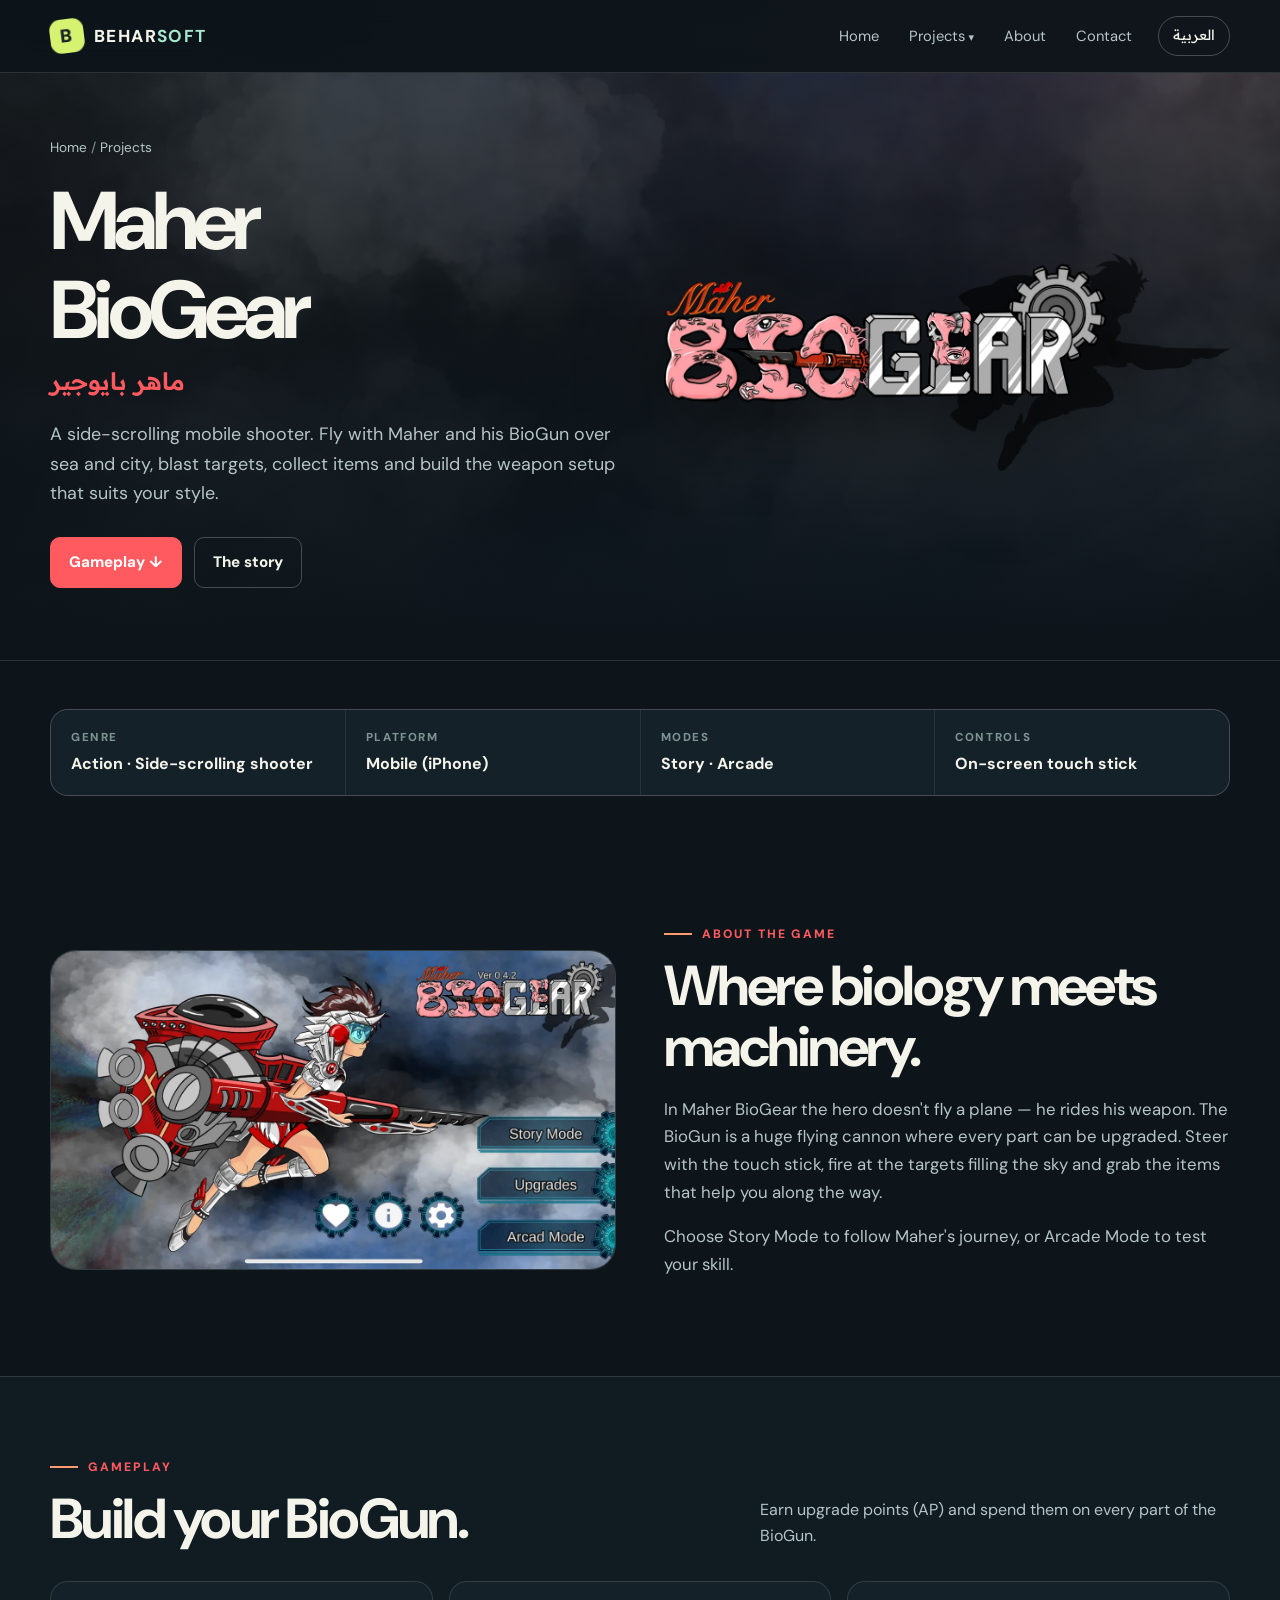
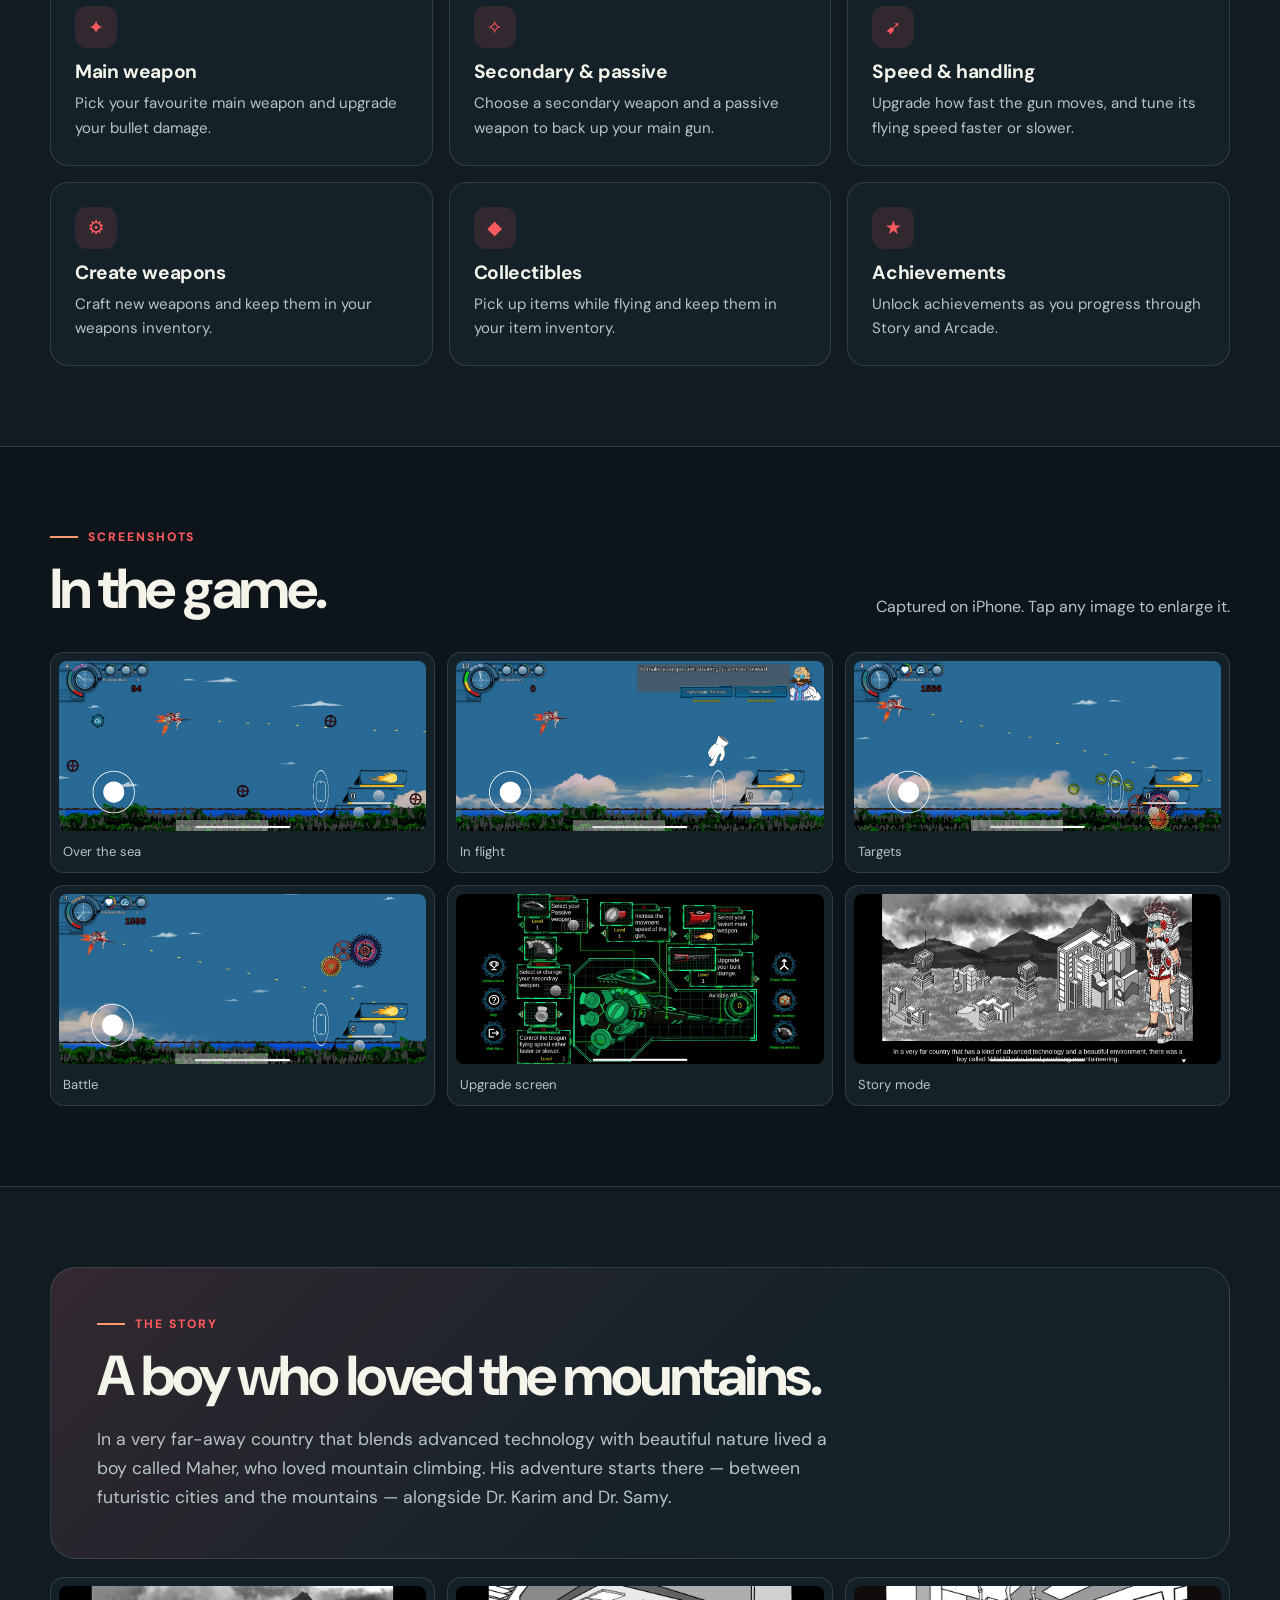
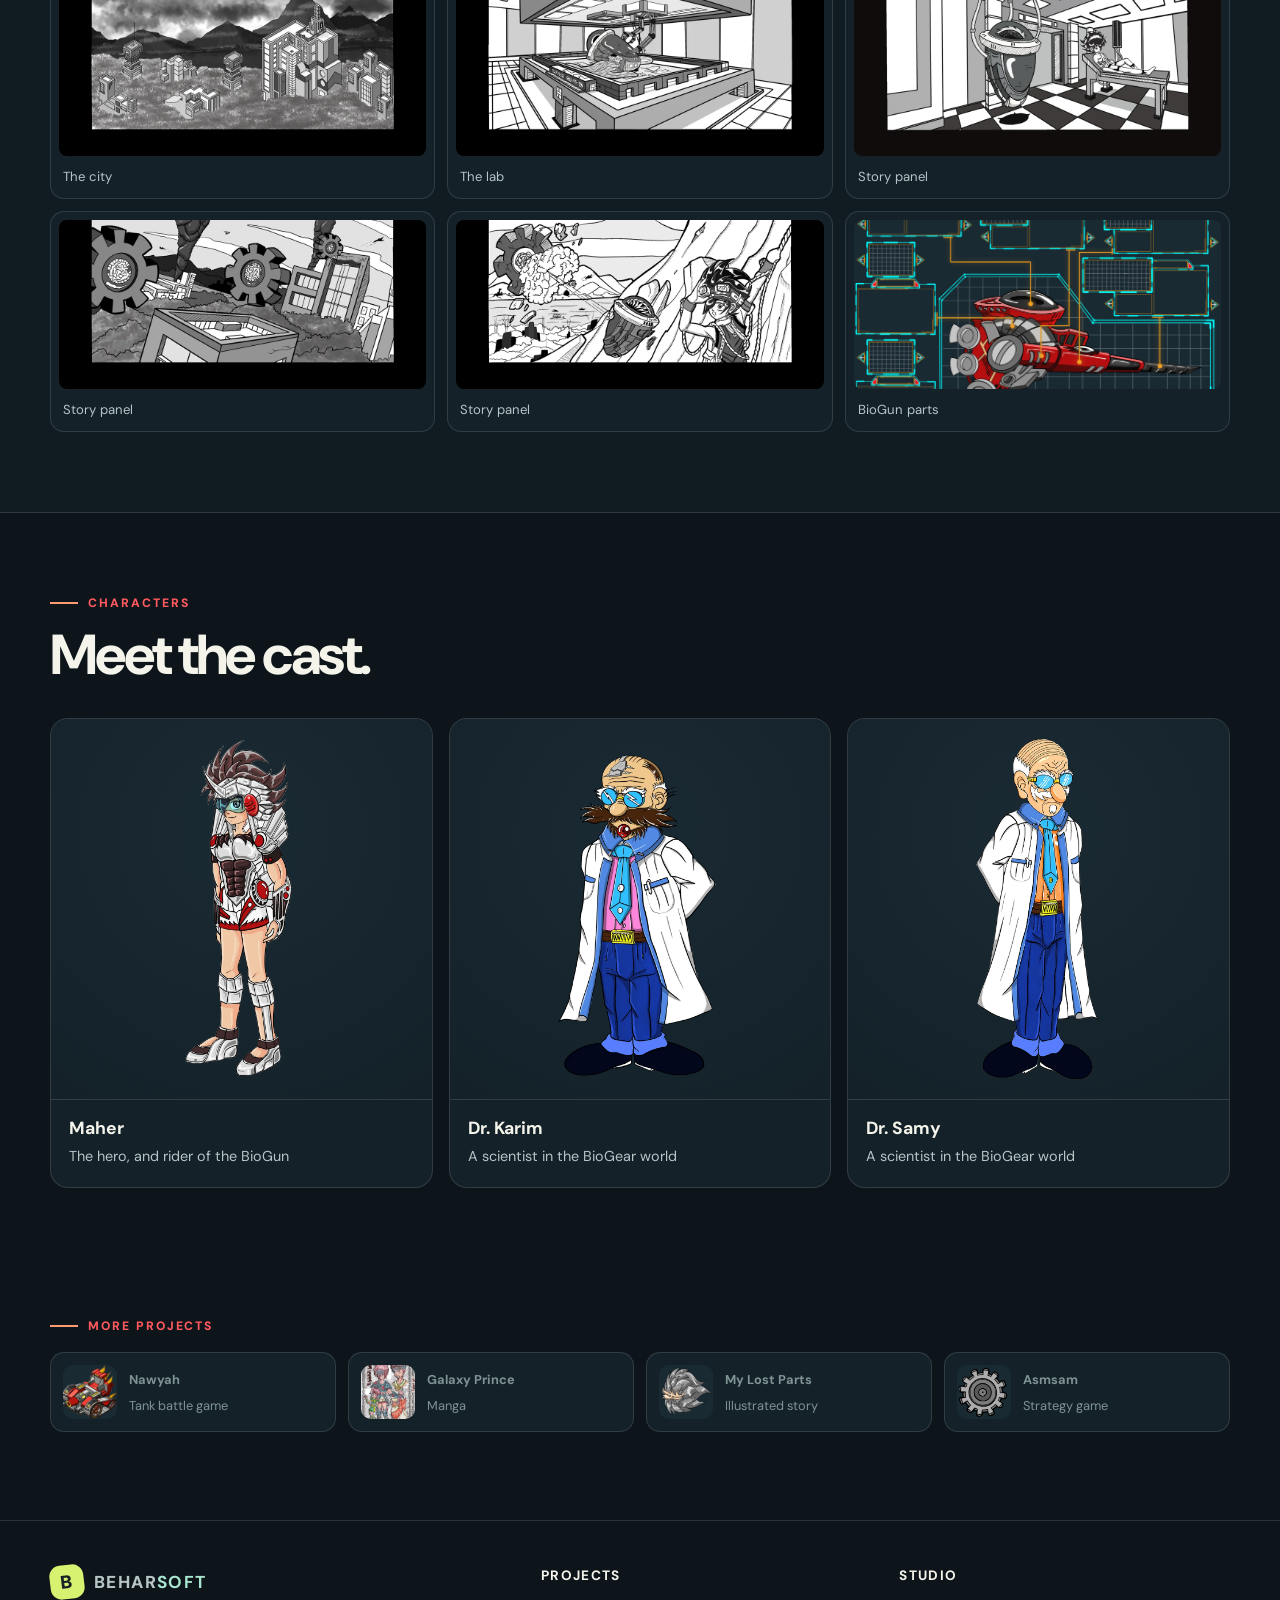
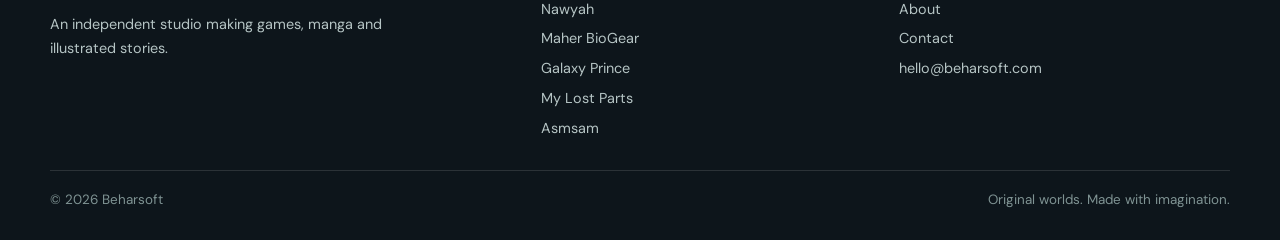
==== biogear/index.html @ d5195052 "Split site into a home page and one page per project, add Nawyah - Shared theme (assets/css/theme.cs" ====
<!doctype html>
<html lang="en" data-title-ar="ماهر بايوجير — لعبة جوال | بحار سوفت">
<head>
<meta charset="utf-8">
<meta name="viewport" content="width=device-width, initial-scale=1">
<title>Maher BioGear — Mobile shooter | Beharsoft</title>
<meta name="description" content="Maher BioGear is a side-scrolling mobile shooter from Beharsoft. Fly with Maher and his BioGun, play Story or Arcade mode, and upgrade your weapons.">
<meta name="theme-color" content="#0d151b">
<link rel="canonical" href="https://www.beharsoft.com/biogear/">
<meta property="og:type" content="website">
<meta property="og:site_name" content="Beharsoft">
<meta property="og:title" content="Maher BioGear — Mobile shooter">
<meta property="og:description" content="Fly with Maher and his BioGun, play Story or Arcade mode, and upgrade your weapons.">
<meta property="og:url" content="https://www.beharsoft.com/biogear/">
<meta property="og:image" content="https://www.beharsoft.com/assets/img/og/biogear.jpg">
<meta name="twitter:card" content="summary_large_image">
<link rel="icon" href="/assets/img/brand/favicon-32.png" sizes="32x32">
<link rel="apple-touch-icon" href="/assets/img/brand/apple-touch-icon.png">
<link rel="preconnect" href="https://fonts.googleapis.com"><link rel="preconnect" href="https://fonts.gstatic.com" crossorigin>
<link href="https://fonts.googleapis.com/css2?family=DM+Sans:wght@400;500;700;800&family=Readex+Pro:wght@400;500;600;700&display=swap" rel="stylesheet">
<link rel="stylesheet" href="/assets/css/theme.css">
<script>try{if((localStorage.getItem('lang')||(navigator.language||'').slice(0,2))==='ar'){document.documentElement.lang='ar';document.documentElement.dir='rtl'}}catch(e){}</script>
</head>
<body class="theme-biogear" data-page="biogear">
<div data-site-header></div>

<main id="main">
  <section class="page-hero">
    <img class="backdrop" src="/assets/img/biogear/theme-bg.webp" alt="">
    <div class="inner wrap">
      <div>
        <div class="breadcrumb"><a href="/" data-ar="الرئيسية">Home</a> / <a href="/#projects" data-ar="المشاريع">Projects</a></div>
        <h1 data-ar="ماهر<br>بايوجير">Maher<br>BioGear</h1>
        <div class="alt-name">ماهر بايوجير</div>
        <p class="lead" data-ar="لعبة إطلاق جانبية للجوال. حلّق مع ماهر وسلاحه الحيوي فوق البحر والمدينة، دمّر الأهداف، واجمع العناصر، وابنِ مجموعة الأسلحة التي تناسب أسلوبك.">A side-scrolling mobile shooter. Fly with Maher and his BioGun over sea and city, blast targets, collect items and build the weapon setup that suits your style.</p>
        <div class="actions">
          <a class="btn primary" href="#gameplay" data-ar="طريقة اللعب ↓">Gameplay ↓</a>
          <a class="btn" href="#story" data-ar="القصة">The story</a>
        </div>
      </div>
      <div class="visual"><img src="/assets/img/biogear/logo.webp" alt="Maher BioGear logo" data-ar-alt="شعار ماهر بايوجير" width="1200" height="462"></div>
    </div>
  </section>

  <section class="section tight wrap">
    <dl class="facts">
      <div><dt data-ar="النوع">Genre</dt><dd data-ar="أكشن · إطلاق جانبي">Action · Side-scrolling shooter</dd></div>
      <div><dt data-ar="المنصة">Platform</dt><dd data-ar="الجوال (آيفون)">Mobile (iPhone)</dd></div>
      <div><dt data-ar="الأطوار">Modes</dt><dd data-ar="القصة · الأركيد">Story · Arcade</dd></div>
      <div><dt data-ar="التحكم">Controls</dt><dd data-ar="عصا لمس على الشاشة">On-screen touch stick</dd></div>
    </dl>
  </section>

  <section class="section wrap">
    <div class="split">
      <div class="art cover"><img src="/assets/img/biogear/main-menu.webp" alt="Main menu with Maher riding the BioGun" data-ar-alt="القائمة الرئيسية وماهر يركب السلاح الحيوي" width="1600" height="738"></div>
      <div class="prose">
        <div class="kicker" data-ar="عن اللعبة">About the game</div>
        <h2 data-ar="حيث يلتقي علم الأحياء بالآلة.">Where biology meets machinery.</h2>
        <p data-ar="في ماهر بايوجير لا يطير البطل بطائرة، بل يركب سلاحه: البايوغن، مدفع طائر ضخم يمكن تطوير كل جزء فيه. تتحرك بعصا اللمس وتطلق النار على الأهداف التي تملأ السماء، وتجمع العناصر التي تساعدك في الطريق.">In Maher BioGear the hero doesn't fly a plane — he rides his weapon. The BioGun is a huge flying cannon where every part can be upgraded. Steer with the touch stick, fire at the targets filling the sky and grab the items that help you along the way.</p>
        <p data-ar="اختر طور القصة لتتابع رحلة ماهر، أو طور الأركيد لتختبر مهارتك.">Choose Story Mode to follow Maher's journey, or Arcade Mode to test your skill.</p>
      </div>
    </div>
  </section>

  <section class="section band" id="gameplay">
    <div class="wrap">
      <div class="section-head">
        <div>
          <div class="kicker" data-ar="طريقة اللعب">Gameplay</div>
          <h2 data-ar="ابنِ سلاحك.">Build your BioGun.</h2>
        </div>
        <p data-ar="اجمع نقاط التطوير وأنفقها على أجزاء السلاح الحيوي.">Earn upgrade points (AP) and spend them on every part of the BioGun.</p>
      </div>
      <div class="features">
        <div class="feature-card"><div class="ico">✦</div><h3 data-ar="السلاح الرئيسي">Main weapon</h3><p data-ar="اختر سلاحك الرئيسي المفضل وطوّر قوة الطلقات.">Pick your favourite main weapon and upgrade your bullet damage.</p></div>
        <div class="feature-card"><div class="ico">✧</div><h3 data-ar="أسلحة ثانوية وسلبية">Secondary & passive</h3><p data-ar="اختر سلاحاً ثانوياً وسلاحاً سلبياً يعملان مع سلاحك الرئيسي.">Choose a secondary weapon and a passive weapon to back up your main gun.</p></div>
        <div class="feature-card"><div class="ico">➹</div><h3 data-ar="السرعة والحركة">Speed & handling</h3><p data-ar="طوّر سرعة حركة السلاح، وتحكّم في سرعة طيرانه أسرع أو أبطأ.">Upgrade how fast the gun moves, and tune its flying speed faster or slower.</p></div>
        <div class="feature-card"><div class="ico">⚙</div><h3 data-ar="صناعة الأسلحة">Create weapons</h3><p data-ar="اصنع أسلحة جديدة واحفظها في مخزن الأسلحة.">Craft new weapons and keep them in your weapons inventory.</p></div>
        <div class="feature-card"><div class="ico">◆</div><h3 data-ar="العناصر">Collectibles</h3><p data-ar="اجمع العناصر خلال الطيران واحتفظ بها في مخزن العناصر.">Pick up items while flying and keep them in your item inventory.</p></div>
        <div class="feature-card"><div class="ico">★</div><h3 data-ar="الإنجازات">Achievements</h3><p data-ar="افتح الإنجازات وأنت تتقدم في القصة والأركيد.">Unlock achievements as you progress through Story and Arcade.</p></div>
      </div>
    </div>
  </section>

  <section class="section wrap">
    <div class="section-head">
      <div>
        <div class="kicker" data-ar="لقطات الشاشة">Screenshots</div>
        <h2 data-ar="داخل اللعبة.">In the game.</h2>
      </div>
      <p data-ar="لقطات من نسخة الآيفون. اضغط على أي صورة لتكبيرها.">Captured on iPhone. Tap any image to enlarge it.</p>
    </div>
    <div class="gallery wide">
      <figure class="shot"><a href="/assets/img/biogear/play-2.webp" data-lightbox="shots"><img src="/assets/img/biogear/play-2.webp" alt="Flying over the sea, firing at targets" data-ar-alt="الطيران فوق البحر وإطلاق النار على الأهداف" loading="lazy"></a><figcaption data-ar="فوق البحر">Over the sea</figcaption></figure>
      <figure class="shot"><a href="/assets/img/biogear/play-1.webp" data-lightbox="shots"><img src="/assets/img/biogear/play-1.webp" alt="Gameplay screenshot" data-ar-alt="لقطة من اللعب" loading="lazy"></a><figcaption data-ar="أثناء اللعب">In flight</figcaption></figure>
      <figure class="shot"><a href="/assets/img/biogear/play-3.webp" data-lightbox="shots"><img src="/assets/img/biogear/play-3.webp" alt="Gameplay screenshot" data-ar-alt="لقطة من اللعب" loading="lazy"></a><figcaption data-ar="الأهداف">Targets</figcaption></figure>
      <figure class="shot"><a href="/assets/img/biogear/play-4.webp" data-lightbox="shots"><img src="/assets/img/biogear/play-4.webp" alt="Gameplay screenshot" data-ar-alt="لقطة من اللعب" loading="lazy"></a><figcaption data-ar="المعركة">Battle</figcaption></figure>
      <figure class="shot"><a href="/assets/img/biogear/upgrades.webp" data-lightbox="shots"><img src="/assets/img/biogear/upgrades.webp" alt="The upgrade screen" data-ar-alt="شاشة التطوير" loading="lazy"></a><figcaption data-ar="شاشة التطوير">Upgrade screen</figcaption></figure>
      <figure class="shot"><a href="/assets/img/biogear/story-mode.webp" data-lightbox="shots"><img src="/assets/img/biogear/story-mode.webp" alt="Story mode introduction" data-ar-alt="بداية طور القصة" loading="lazy"></a><figcaption data-ar="طور القصة">Story mode</figcaption></figure>
    </div>
  </section>

  <section class="section band" id="story">
    <div class="wrap">
      <div class="synopsis">
        <div class="kicker" data-ar="القصة">The story</div>
        <h2 style="margin:12px 0 18px" data-ar="فتى يحب تسلّق الجبال.">A boy who loved the mountains.</h2>
        <p data-ar="في بلد بعيد جداً يجمع بين التقنية المتقدمة والطبيعة الجميلة، عاش فتى اسمه ماهر يحب تسلّق الجبال. تبدأ مغامرته من هناك، بين المدن المستقبلية والجبال، مع الدكتور كريم والدكتور سامي.">In a very far-away country that blends advanced technology with beautiful nature lived a boy called Maher, who loved mountain climbing. His adventure starts there — between futuristic cities and the mountains — alongside Dr. Karim and Dr. Samy.</p>
      </div>
      <div class="gallery panels" style="margin-top:18px">
        <figure class="shot"><a href="/assets/img/biogear/story-1.webp" data-lightbox="story"><img src="/assets/img/biogear/story-1.webp" alt="Story panel: the city" data-ar-alt="لوحة من القصة: المدينة" loading="lazy"></a><figcaption data-ar="المدينة">The city</figcaption></figure>
        <figure class="shot"><a href="/assets/img/biogear/story-3.webp" data-lightbox="story"><img src="/assets/img/biogear/story-3.webp" alt="Story panel: the lab" data-ar-alt="لوحة من القصة: المختبر" loading="lazy"></a><figcaption data-ar="المختبر">The lab</figcaption></figure>
        <figure class="shot"><a href="/assets/img/biogear/story-4.webp" data-lightbox="story"><img src="/assets/img/biogear/story-4.webp" alt="Story panel" data-ar-alt="لوحة من القصة" loading="lazy"></a><figcaption data-ar="لوحة من القصة">Story panel</figcaption></figure>
        <figure class="shot"><a href="/assets/img/biogear/story-5.webp" data-lightbox="story"><img src="/assets/img/biogear/story-5.webp" alt="Story panel" data-ar-alt="لوحة من القصة" loading="lazy"></a><figcaption data-ar="لوحة من القصة">Story panel</figcaption></figure>
        <figure class="shot"><a href="/assets/img/biogear/story-6.webp" data-lightbox="story"><img src="/assets/img/biogear/story-6.webp" alt="Story panel" data-ar-alt="لوحة من القصة" loading="lazy"></a><figcaption data-ar="لوحة من القصة">Story panel</figcaption></figure>
        <figure class="shot"><a href="/assets/img/biogear/parts.webp" data-lightbox="story"><img src="/assets/img/biogear/parts.webp" alt="BioGun parts diagram" data-ar-alt="مخطط أجزاء السلاح الحيوي" loading="lazy"></a><figcaption data-ar="أجزاء البايوغن">BioGun parts</figcaption></figure>
      </div>
    </div>
  </section>

  <section class="section wrap">
    <div class="section-head">
      <div>
        <div class="kicker" data-ar="الشخصيات">Characters</div>
        <h2 data-ar="تعرّف على الفريق.">Meet the cast.</h2>
      </div>
    </div>
    <div class="cast">
      <figure><img src="/assets/img/biogear/maher.webp" alt="Maher" data-ar-alt="ماهر" loading="lazy"><figcaption><strong data-ar="ماهر">Maher</strong><span data-ar="بطل اللعبة وراكب البايوغن">The hero, and rider of the BioGun</span></figcaption></figure>
      <figure><img src="/assets/img/biogear/dr-karim.webp" alt="Dr. Karim" data-ar-alt="الدكتور كريم" loading="lazy"><figcaption><strong data-ar="الدكتور كريم">Dr. Karim</strong><span data-ar="عالِم في عالم بايوجير">A scientist in the BioGear world</span></figcaption></figure>
      <figure><img src="/assets/img/biogear/dr-samy.webp" alt="Dr. Samy" data-ar-alt="الدكتور سامي" loading="lazy"><figcaption><strong data-ar="الدكتور سامي">Dr. Samy</strong><span data-ar="عالِم في عالم بايوجير">A scientist in the BioGear world</span></figcaption></figure>
    </div>
  </section>

  <section class="section tight wrap">
    <div class="kicker" style="margin-bottom:16px" data-ar="مشاريع أخرى">More projects</div>
    <div class="more-projects" data-more-projects></div>
  </section>
</main>

<div data-site-footer></div>
<script src="/assets/js/site.js"></script>
</body>
</html>
---- assets/css/theme.css ----
/* ==========================================================================
   Beharsoft — shared site theme
   Every page loads this file. Per-page colour comes from --accent, set with a
   class on <body> (see "Project accents" below).
   Uses logical properties (inline-start/end) so Arabic (dir="rtl") just works.
   ========================================================================== */

:root {
  --bg: #0d151b;
  --bg-2: #101b22;
  --surface: #142129;
  --surface-2: #1a2a33;
  --ink: #f4f4eb;
  --muted: #b6c5c5;
  --faint: #7f9393;
  --mint: #a8e6cf;
  --lime: #d7f171;
  --orange: #ff9b71;
  --line: rgba(244, 244, 235, .13);
  --line-strong: rgba(244, 244, 235, .24);

  --accent: var(--lime);        /* overridden per project */
  --accent-ink: #172126;        /* text colour on top of --accent */
  --accent-soft: rgba(215, 241, 113, .12);

  --radius-sm: 10px;
  --radius: 18px;
  --radius-lg: 26px;
  --max: 1180px;
  --shadow: 0 24px 70px rgba(0, 0, 0, .28);

  --font: "DM Sans", system-ui, -apple-system, "Segoe UI", Arial, sans-serif;
  --font-ar: "Readex Pro", Tahoma, "Segoe UI", sans-serif;
}

/* Project accents ---------------------------------------------------------- */
.theme-nawyah        { --accent: #e0b34a; --accent-soft: rgba(224, 179, 74, .13); }
.theme-biogear       { --accent: #ff5a5f; --accent-ink: #fff; --accent-soft: rgba(255, 90, 95, .13); }
.theme-galaxy-prince { --accent: #c99bff; --accent-soft: rgba(201, 155, 255, .13); }
.theme-my-lost-parts { --accent: #7cc4ff; --accent-soft: rgba(124, 196, 255, .13); }
.theme-asmsam        { --accent: var(--orange); --accent-soft: rgba(255, 155, 113, .13); }

/* Base --------------------------------------------------------------------- */
*, *::before, *::after { box-sizing: border-box; }
html { scroll-behavior: smooth; scroll-padding-top: 90px; -webkit-text-size-adjust: 100%; }
body {
  margin: 0; background: var(--bg); color: var(--ink);
  font-family: var(--font); line-height: 1.65; font-size: 1rem;
  overflow-x: hidden;
}
html[lang="ar"] body, .arabic { font-family: var(--font-ar); }
html[lang="ar"] body { line-height: 1.9; }
body::before {
  content: ""; position: absolute; z-index: -1; inset: 0 0 auto; height: 820px; pointer-events: none;
  background:
    radial-gradient(ellipse at 82% 8%, var(--accent-soft), transparent 50%),
    radial-gradient(ellipse at 6% 36%, rgba(255, 155, 113, .08), transparent 40%);
}
img { max-width: 100%; display: block; }
a { color: inherit; }
:focus-visible { outline: 2px solid var(--accent); outline-offset: 3px; border-radius: 6px; }
h1, h2, h3 { line-height: 1.08; letter-spacing: -.045em; margin: 0; }
html[lang="ar"] h1, html[lang="ar"] h2, html[lang="ar"] h3 { letter-spacing: 0; line-height: 1.3; }
p { margin: 0 0 1em; }
.wrap { width: min(var(--max), calc(100% - 44px)); margin-inline: auto; }
.muted { color: var(--muted); }
.skip-link { position: absolute; inset-inline-start: 12px; top: -60px; background: var(--accent); color: var(--accent-ink); padding: 8px 14px; border-radius: 8px; z-index: 50; font-weight: 700; }
.skip-link:focus { top: 12px; }

/* Header ------------------------------------------------------------------- */
.topbar {
  position: sticky; top: 0; z-index: 20;
  background: rgba(13, 21, 27, .88); backdrop-filter: blur(18px); -webkit-backdrop-filter: blur(18px);
  border-bottom: 1px solid var(--line);
}
.nav { min-height: 72px; display: flex; align-items: center; justify-content: space-between; gap: 20px; }
.brand { display: flex; align-items: center; gap: 10px; text-decoration: none; font-size: 1.08rem; font-weight: 800; letter-spacing: .08em; font-family: var(--font); }
.brand-mark { width: 34px; height: 34px; border-radius: 11px; background: var(--lime); color: #172126; display: grid; place-items: center; font-weight: 900; font-size: 1.15rem; transform: rotate(-7deg); }
.brand b { color: var(--mint); }
.navlinks { display: flex; align-items: center; gap: 6px; }
.navlinks a { text-decoration: none; color: var(--muted); font-size: .92rem; padding: 8px 12px; border-radius: 8px; }
.navlinks a:hover { color: var(--ink); background: rgba(255, 255, 255, .05); }
.navlinks a[aria-current="page"] { color: var(--accent); }
.lang-btn, .menu-btn {
  border: 1px solid var(--line-strong); border-radius: 99px; background: transparent; color: var(--ink);
  padding: 7px 14px; font: inherit; font-size: .88rem; cursor: pointer;
}
.lang-btn { margin-inline-start: 8px; font-family: var(--font-ar); }
html[lang="ar"] .lang-btn { font-family: var(--font); }
.lang-btn:hover, .menu-btn:hover { border-color: var(--accent); }
.menu-btn { display: none; }

/* Dropdown for projects in the nav */
.nav-projects { position: relative; }
.nav-projects > button {
  background: none; border: 0; color: var(--muted); font: inherit; font-size: .92rem; padding: 8px 12px; border-radius: 8px; cursor: pointer;
}
.nav-projects > button:hover, .nav-projects.open > button { color: var(--ink); background: rgba(255, 255, 255, .05); }
.nav-projects > button::after { content: " ▾"; font-size: .75em; }
.nav-menu {
  position: absolute; inset-inline-start: 0; top: calc(100% + 8px); min-width: 250px; padding: 8px;
  background: var(--surface); border: 1px solid var(--line-strong); border-radius: 14px; box-shadow: var(--shadow);
  display: none;
}
.nav-projects.open .nav-menu { display: grid; }
.nav-menu a { display: flex; justify-content: space-between; gap: 12px; color: var(--ink); }
.nav-menu a span { color: var(--faint); font-size: .78rem; }

/* Buttons, tags, kicker ---------------------------------------------------- */
.kicker { display: flex; align-items: center; gap: 10px; text-transform: uppercase; letter-spacing: .16em; color: var(--accent); font-size: .76rem; font-weight: 800; }
html[lang="ar"] .kicker { letter-spacing: 0; font-size: .9rem; }
.kicker::before { content: ""; width: 28px; height: 2px; background: var(--orange); flex: none; }
.btn {
  display: inline-flex; align-items: center; justify-content: center; gap: 9px; text-decoration: none;
  padding: 12px 18px; border-radius: var(--radius-sm); font-weight: 800; border: 1px solid var(--line-strong);
  transition: transform .18s, background .18s, border-color .18s; background: transparent; color: var(--ink); font-size: .95rem;
}
.btn:hover { transform: translateY(-2px); border-color: var(--accent); }
.btn.primary { background: var(--accent); color: var(--accent-ink); border-color: var(--accent); }
.actions { display: flex; gap: 12px; flex-wrap: wrap; margin-top: 28px; }
.tag { display: inline-flex; align-items: center; gap: 6px; font-size: .72rem; color: var(--accent); letter-spacing: .14em; text-transform: uppercase; font-weight: 800; }
html[lang="ar"] .tag { letter-spacing: 0; font-size: .82rem; }
.status { display: inline-block; padding: 4px 10px; border-radius: 99px; font-size: .72rem; font-weight: 800; letter-spacing: .06em; text-transform: uppercase; background: var(--accent-soft); color: var(--accent); border: 1px solid color-mix(in srgb, var(--accent) 35%, transparent); }
html[lang="ar"] .status { letter-spacing: 0; text-transform: none; font-size: .8rem; }
.chips { display: flex; flex-wrap: wrap; gap: 8px; margin: 12px 0 0; padding: 0; list-style: none; }
.chips li { border: 1px solid var(--line); border-radius: 99px; padding: 6px 11px; font-size: .8rem; color: var(--muted); }

/* Sections ----------------------------------------------------------------- */
.section { padding: 80px 0; }
.section.tight { padding: 48px 0; }
.section-head { display: flex; justify-content: space-between; align-items: end; gap: 28px; margin-bottom: 32px; }
.section-head > p { max-width: 470px; color: var(--muted); margin: 0; }
.section h2 { font-size: clamp(2.1rem, 4.4vw, 3.6rem); margin-top: 12px; }
.lead { font-size: 1.12rem; color: var(--muted); max-width: 580px; }
.band { background: var(--bg-2); border-block: 1px solid var(--line); }

/* Home hero ---------------------------------------------------------------- */
.hero { display: grid; grid-template-columns: 1.05fr .95fr; gap: 52px; align-items: center; padding: 76px 0 84px; min-height: 580px; }
.hero h1 { font-size: clamp(3.2rem, 6.6vw, 6.2rem); letter-spacing: -.075em; line-height: .98; margin: 20px 0 24px; max-width: 650px; }
html[lang="ar"] .hero h1 { letter-spacing: 0; line-height: 1.2; }
.hero h1 em { font-style: normal; color: var(--accent); }
.hero-art { position: relative; aspect-ratio: 1 / 1; max-height: 520px; justify-self: center; width: 100%; }
.hero-art .disc { position: absolute; inset: 6%; border-radius: 50%; background: radial-gradient(circle at 40% 35%, #1f3540, #142129 65%); border: 1px solid var(--line); }
.hero-art .gear { position: absolute; width: 30%; inset-inline-end: 0; top: 4%; opacity: .5; animation: spin 40s linear infinite; }
.hero-art .mascot { position: absolute; inset: 10% 8% 0; width: 84%; height: 90%; object-fit: contain; filter: drop-shadow(0 20px 40px rgba(0, 0, 0, .5)); }
@keyframes spin { to { transform: rotate(360deg); } }
@media (prefers-reduced-motion: reduce) { .hero-art .gear { animation: none; } html { scroll-behavior: auto; } }

/* Pillars ("what we make") */
.pillars { display: grid; grid-template-columns: repeat(3, 1fr); gap: 18px; }
.pillar { padding: 26px; border-radius: var(--radius); background: var(--surface); border: 1px solid var(--line); }
.pillar .num { font-size: .8rem; color: var(--faint); font-weight: 800; }
.pillar h3 { font-size: 1.4rem; margin: 10px 0 8px; }
.pillar p { color: var(--muted); margin: 0; font-size: .95rem; }

/* Project cards ------------------------------------------------------------ */
.project-grid { display: grid; grid-template-columns: repeat(3, 1fr); gap: 18px; }
.project-card {
  --card-accent: var(--accent);
  position: relative; display: flex; flex-direction: column; min-width: 0; text-decoration: none;
  background: var(--surface); border: 1px solid var(--line); border-radius: var(--radius); overflow: hidden;
  transition: transform .2s, border-color .2s;
}
.project-card:hover { transform: translateY(-4px); border-color: color-mix(in srgb, var(--card-accent) 55%, transparent); }
.project-card.featured { grid-column: span 2; flex-direction: row; }
.project-card .media { height: 240px; background: var(--surface-2); overflow: hidden; position: relative; }
.project-card.featured .media { height: auto; min-height: 340px; flex: 1.1; }
.project-card .media img { width: 100%; height: 100%; object-fit: cover; transition: transform .35s; }
.project-card .media img.contain { object-fit: contain; padding: 20px; }
.project-card:hover .media img { transform: scale(1.04); }
.project-card .body { padding: 22px; display: flex; flex-direction: column; gap: 8px; flex: 1; }
.project-card .tag { color: var(--card-accent); }
.project-card h3 { font-size: 1.5rem; letter-spacing: -.03em; }
.project-card.featured h3 { font-size: clamp(2rem, 3.4vw, 2.8rem); }
.project-card p { font-size: .94rem; color: var(--muted); margin: 0; }
.project-card .more { margin-top: auto; padding-top: 10px; color: var(--card-accent); font-weight: 800; }
.project-card .status { position: absolute; top: 14px; inset-inline-start: 14px; background: rgba(13, 21, 27, .8); color: var(--card-accent); border-color: color-mix(in srgb, var(--card-accent) 40%, transparent); }
.card-nawyah { --card-accent: #e0b34a; }
.card-biogear { --card-accent: #ff5a5f; }
.card-galaxy-prince { --card-accent: #c99bff; }
.card-my-lost-parts { --card-accent: #7cc4ff; }
.card-asmsam { --card-accent: var(--orange); }

/* Project page hero -------------------------------------------------------- */
.page-hero { position: relative; overflow: hidden; border-bottom: 1px solid var(--line); }
.page-hero .backdrop { position: absolute; inset: 0; width: 100%; height: 100%; object-fit: cover; opacity: .28; }
.page-hero::after { content: ""; position: absolute; inset: 0; background: linear-gradient(180deg, rgba(13, 21, 27, .2), var(--bg) 96%); }
.page-hero .inner { position: relative; z-index: 1; display: grid; grid-template-columns: 1fr 1fr; gap: 48px; align-items: center; padding: 64px 0 72px; min-height: 520px; }
.page-hero h1 { font-size: clamp(3rem, 6.4vw, 5.8rem); letter-spacing: -.07em; margin: 18px 0 8px; }
html[lang="ar"] .page-hero h1 { letter-spacing: 0; }
.page-hero .alt-name { font-family: var(--font-ar); color: var(--accent); font-size: 1.5rem; font-weight: 600; margin-bottom: 18px; }
.page-hero .visual { position: relative; display: grid; place-items: center; }
.page-hero .visual img { max-height: 440px; width: auto; object-fit: contain; filter: drop-shadow(0 22px 40px rgba(0, 0, 0, .5)); }
.page-hero .visual img.framed { border-radius: var(--radius); border: 1px solid var(--line-strong); filter: none; box-shadow: var(--shadow); }
.breadcrumb { font-size: .85rem; color: var(--faint); }
.breadcrumb a { color: var(--muted); text-decoration: none; }
.breadcrumb a:hover { color: var(--accent); }

/* Facts strip */
.facts { display: grid; grid-template-columns: repeat(auto-fit, minmax(150px, 1fr)); gap: 1px; background: var(--line); border: 1px solid var(--line); border-radius: var(--radius); overflow: hidden; margin: 0; }
.facts div { background: var(--surface); padding: 18px 20px; }
.facts dt { font-size: .72rem; text-transform: uppercase; letter-spacing: .14em; color: var(--faint); font-weight: 800; }
html[lang="ar"] .facts dt { letter-spacing: 0; font-size: .8rem; }
.facts dd { margin: 4px 0 0; font-weight: 700; }

/* Two-column text + image */
.split { display: grid; grid-template-columns: 1fr 1fr; gap: 48px; align-items: center; }
.split.reverse > :first-child { order: 2; }
.split .art { background: var(--surface); border: 1px solid var(--line); border-radius: var(--radius-lg); overflow: hidden; display: grid; place-items: center; min-height: 320px; }
.split .art img { width: 100%; height: 100%; object-fit: contain; }
.split .art.pad img { padding: 24px; max-height: 460px; }
.split .art.cover img { object-fit: cover; }
.prose p { color: var(--muted); font-size: 1.05rem; }
.prose h2 { margin-bottom: 18px; }

/* Feature cards */
.features { display: grid; grid-template-columns: repeat(3, 1fr); gap: 16px; }
.feature-card { padding: 24px; background: var(--surface); border: 1px solid var(--line); border-radius: var(--radius); }
.feature-card .ico { width: 42px; height: 42px; border-radius: 12px; display: grid; place-items: center; background: var(--accent-soft); color: var(--accent); font-size: 1.2rem; margin-bottom: 14px; }
.feature-card h3 { font-size: 1.2rem; letter-spacing: -.02em; margin-bottom: 8px; }
.feature-card p { color: var(--muted); font-size: .94rem; margin: 0; }

/* Roadmap / list */
.roadmap { list-style: none; margin: 0; padding: 0; display: grid; grid-template-columns: repeat(2, 1fr); gap: 12px; }
.roadmap li { display: flex; gap: 14px; padding: 16px 18px; border: 1px dashed var(--line-strong); border-radius: 14px; color: var(--muted); }
.roadmap li strong { color: var(--ink); display: block; }
.roadmap li::before { content: "◆"; color: var(--accent); flex: none; }

/* Character cards */
.cast { display: grid; grid-template-columns: repeat(3, 1fr); gap: 16px; }
.cast figure { margin: 0; background: var(--surface); border: 1px solid var(--line); border-radius: var(--radius); overflow: hidden; }
.cast img { width: 100%; height: 380px; object-fit: contain; padding: 18px; background: radial-gradient(circle at 50% 30%, var(--surface-2), var(--surface)); }
.cast figcaption { padding: 14px 18px 18px; border-top: 1px solid var(--line); }
.cast figcaption strong { display: block; font-size: 1.1rem; }
.cast figcaption span { color: var(--muted); font-size: .9rem; }

/* Gallery + lightbox */
.gallery { display: grid; grid-template-columns: repeat(auto-fill, minmax(240px, 1fr)); gap: 12px; }
.gallery.wide { grid-template-columns: repeat(auto-fill, minmax(340px, 1fr)); }
.gallery.pages { grid-template-columns: repeat(auto-fill, minmax(220px, 1fr)); }
.gallery.panels { grid-template-columns: repeat(auto-fill, minmax(340px, 1fr)); }
.shot { margin: 0; border: 1px solid var(--line); background: var(--surface); padding: 8px; border-radius: 14px; overflow: hidden; }
.shot a { display: block; border-radius: 8px; overflow: hidden; background: var(--surface-2); cursor: zoom-in; }
.shot img { width: 100%; aspect-ratio: 4 / 3; object-fit: cover; transition: transform .3s; }
.gallery.wide .shot img { aspect-ratio: 2796 / 1290; }
.gallery.panels .shot img { aspect-ratio: 1000 / 462; }
.shot img.light { background: #e9ece6; }
.gallery.pages .shot img { aspect-ratio: 632 / 882; object-fit: cover; }
.shot img.contain { object-fit: contain; padding: 10px; }
.shot a:hover img { transform: scale(1.03); }
.shot figcaption { font-size: .82rem; color: var(--muted); padding: 10px 4px 2px; }
.lightbox { position: fixed; inset: 0; z-index: 100; background: rgba(5, 9, 12, .92); display: none; place-items: center; padding: 4vh 4vw; }
.lightbox.open { display: grid; }
.lightbox img { max-width: 100%; max-height: 84vh; border-radius: 10px; object-fit: contain; }
.lightbox .cap { color: var(--muted); text-align: center; margin-top: 12px; font-size: .9rem; }
.lightbox button { position: absolute; background: rgba(255, 255, 255, .08); border: 1px solid var(--line-strong); color: var(--ink); width: 46px; height: 46px; border-radius: 50%; font-size: 1.3rem; cursor: pointer; }
.lightbox .close { top: 18px; inset-inline-end: 18px; }
.lightbox .prev { inset-inline-start: 18px; top: 50%; }
.lightbox .next { inset-inline-end: 18px; top: 50%; }
html[dir="rtl"] .lightbox .prev, html[dir="rtl"] .lightbox .next { transform: scaleX(-1); }

/* Synopsis block (manga, stories) */
.synopsis { padding: clamp(26px, 4vw, 46px); border-radius: var(--radius-lg); border: 1px solid var(--line); background: linear-gradient(135deg, var(--accent-soft), transparent 60%), var(--surface); }
.synopsis p { font-size: 1.1rem; color: var(--muted); max-width: 760px; }
.synopsis p:last-child { margin-bottom: 0; }

/* Contact / CTA */
.cta { padding: clamp(28px, 5vw, 54px); border-radius: var(--radius-lg); border: 1px solid var(--line); background: linear-gradient(120deg, var(--accent-soft), rgba(168, 230, 207, .06)), var(--surface); display: flex; justify-content: space-between; align-items: center; gap: 28px; }
.cta h2 { margin: 12px 0; font-size: clamp(2rem, 4vw, 3.2rem); }
.cta p { color: var(--muted); margin-bottom: 0; max-width: 600px; }

/* "More projects" strip at the bottom of project pages */
.more-projects { display: grid; grid-template-columns: repeat(4, 1fr); gap: 12px; }
.more-projects a { display: flex; align-items: center; gap: 12px; padding: 12px; border-radius: 14px; border: 1px solid var(--line); background: var(--surface); text-decoration: none; transition: border-color .2s; }
.more-projects a:hover { border-color: var(--line-strong); }
.more-projects img { width: 54px; height: 54px; border-radius: 10px; object-fit: cover; background: var(--surface-2); flex: none; }
.more-projects strong { display: block; font-size: .98rem; }
.more-projects span { font-size: .8rem; color: var(--faint); }

/* Footer ------------------------------------------------------------------- */
.footer { margin-top: 40px; padding: 44px 0 28px; border-top: 1px solid var(--line); color: var(--muted); font-size: .9rem; }
.footer-grid { display: grid; grid-template-columns: 1.4fr 1fr 1fr; gap: 28px; }
.footer h4 { margin: 0 0 10px; color: var(--ink); font-size: .85rem; letter-spacing: .1em; text-transform: uppercase; }
html[lang="ar"] .footer h4 { letter-spacing: 0; }
.footer ul { list-style: none; margin: 0; padding: 0; display: grid; gap: 6px; }
.footer a { text-decoration: none; }
.footer a:hover { color: var(--accent); }
.footer-bottom { display: flex; justify-content: space-between; gap: 14px; flex-wrap: wrap; margin-top: 30px; padding-top: 18px; border-top: 1px solid var(--line); color: var(--faint); font-size: .84rem; }

/* Responsive --------------------------------------------------------------- */
@media (max-width: 960px) {
  .project-grid { grid-template-columns: 1fr 1fr; }
  .project-card.featured { grid-column: span 2; }
  .features, .cast { grid-template-columns: 1fr 1fr; }
  .more-projects { grid-template-columns: 1fr 1fr; }
}
@media (max-width: 820px) {
  .menu-btn { display: inline-block; }
  .navlinks { display: none; position: absolute; top: 100%; inset-inline: 0; flex-direction: column; align-items: stretch; padding: 12px 22px 18px; background: rgba(13, 21, 27, .98); border-bottom: 1px solid var(--line); }
  .topbar.menu-open .navlinks { display: flex; }
  .nav-projects > button { width: 100%; text-align: start; }
  .nav-menu { position: static; box-shadow: none; margin-top: 4px; }
  .lang-btn { margin: 8px 0 0; align-self: flex-start; }
  .hero, .page-hero .inner, .split { grid-template-columns: 1fr; }
  .hero { padding-top: 48px; gap: 26px; min-height: 0; }
  .hero-art { max-width: 420px; }
  .page-hero .inner { min-height: 0; padding: 44px 0 52px; gap: 28px; }
  .page-hero .visual img { max-height: 320px; }
  .split.reverse > :first-child { order: 0; }
  .pillars { grid-template-columns: 1fr; }
  .section-head { align-items: start; flex-direction: column; }
  .roadmap { grid-template-columns: 1fr; }
  .footer-grid { grid-template-columns: 1fr 1fr; }
  .footer-grid > :first-child { grid-column: span 2; }
}
@media (max-width: 600px) {
  .wrap { width: calc(100% - 30px); }
  .section { padding: 56px 0; }
  .project-grid, .features, .cast, .more-projects { grid-template-columns: 1fr; }
  .project-card.featured { grid-column: auto; flex-direction: column; }
  .project-card.featured .media { min-height: 260px; }
  .hero h1 { font-size: 3.3rem; }
  .cta { flex-direction: column; align-items: flex-start; }
  .gallery, .gallery.wide { grid-template-columns: 1fr 1fr; gap: 8px; }
  .gallery.wide, .gallery.panels { grid-template-columns: 1fr; }
  .cast img { height: 280px; }
}
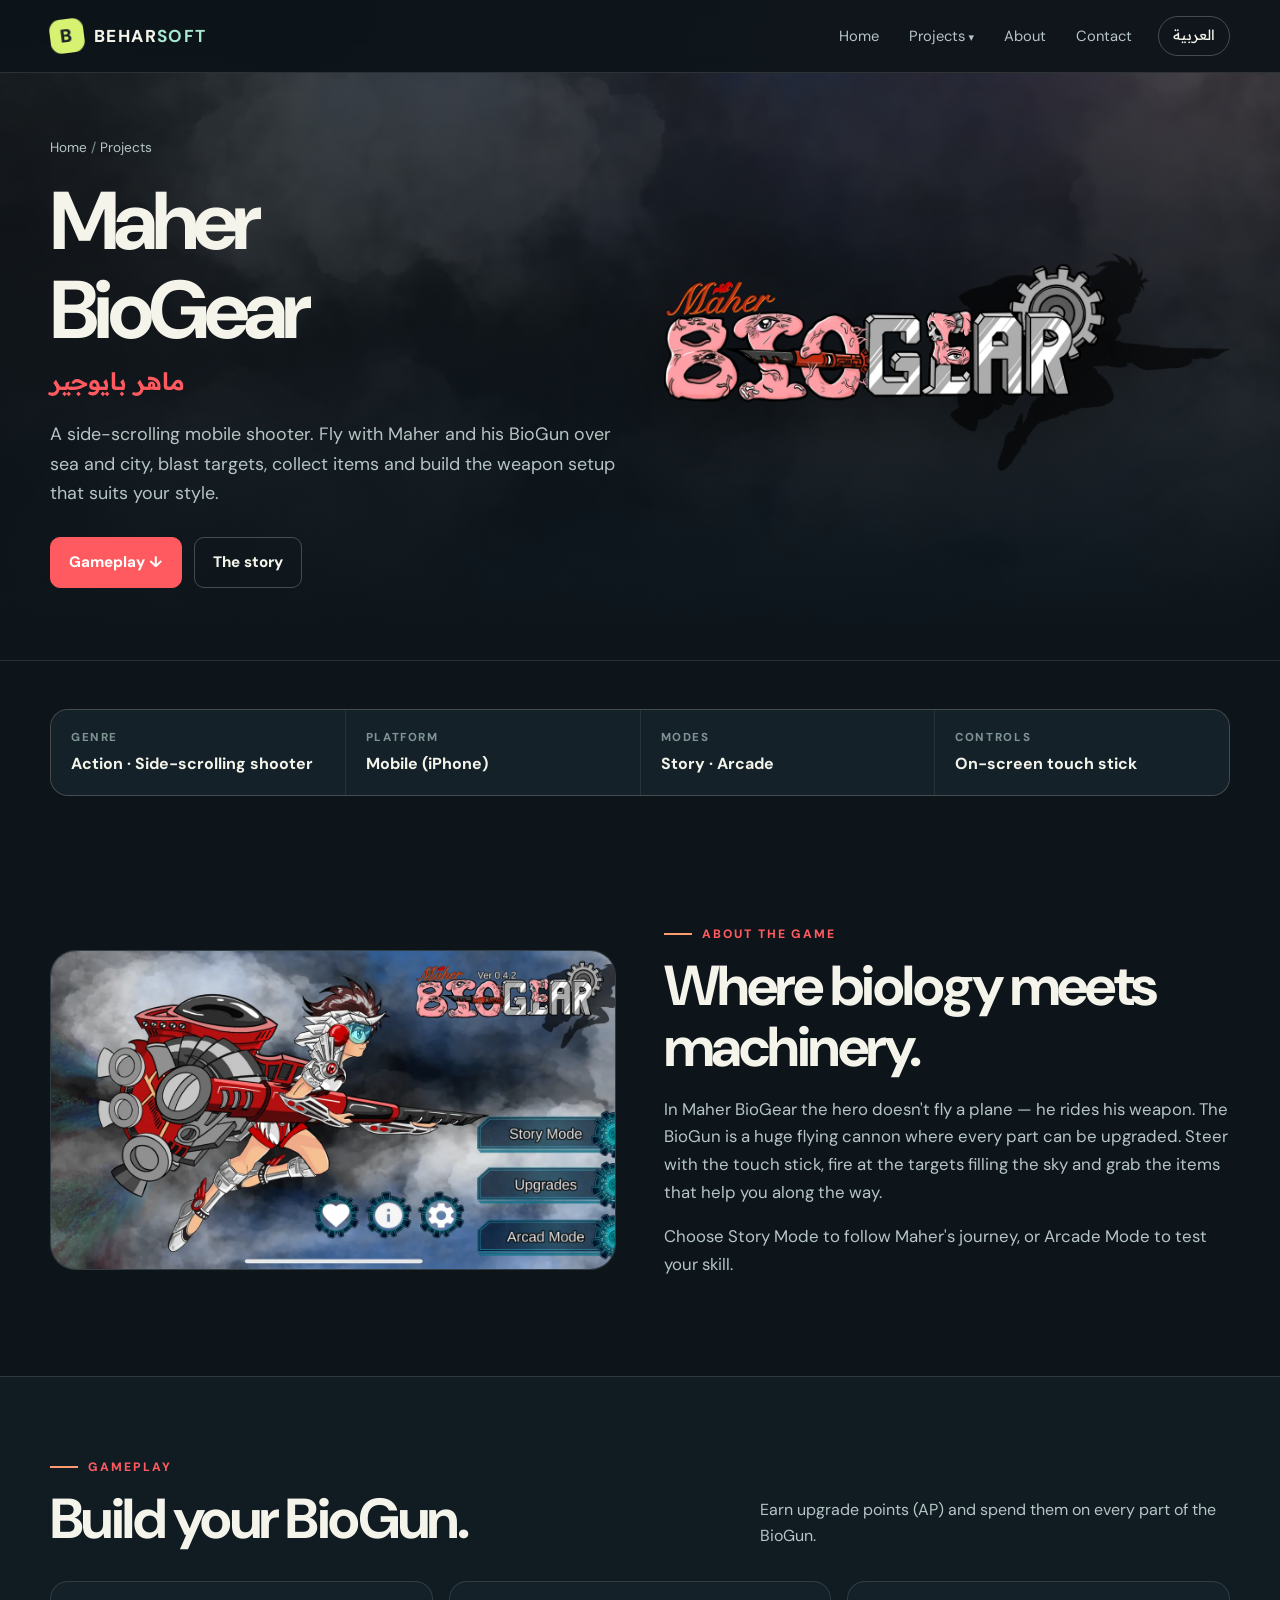
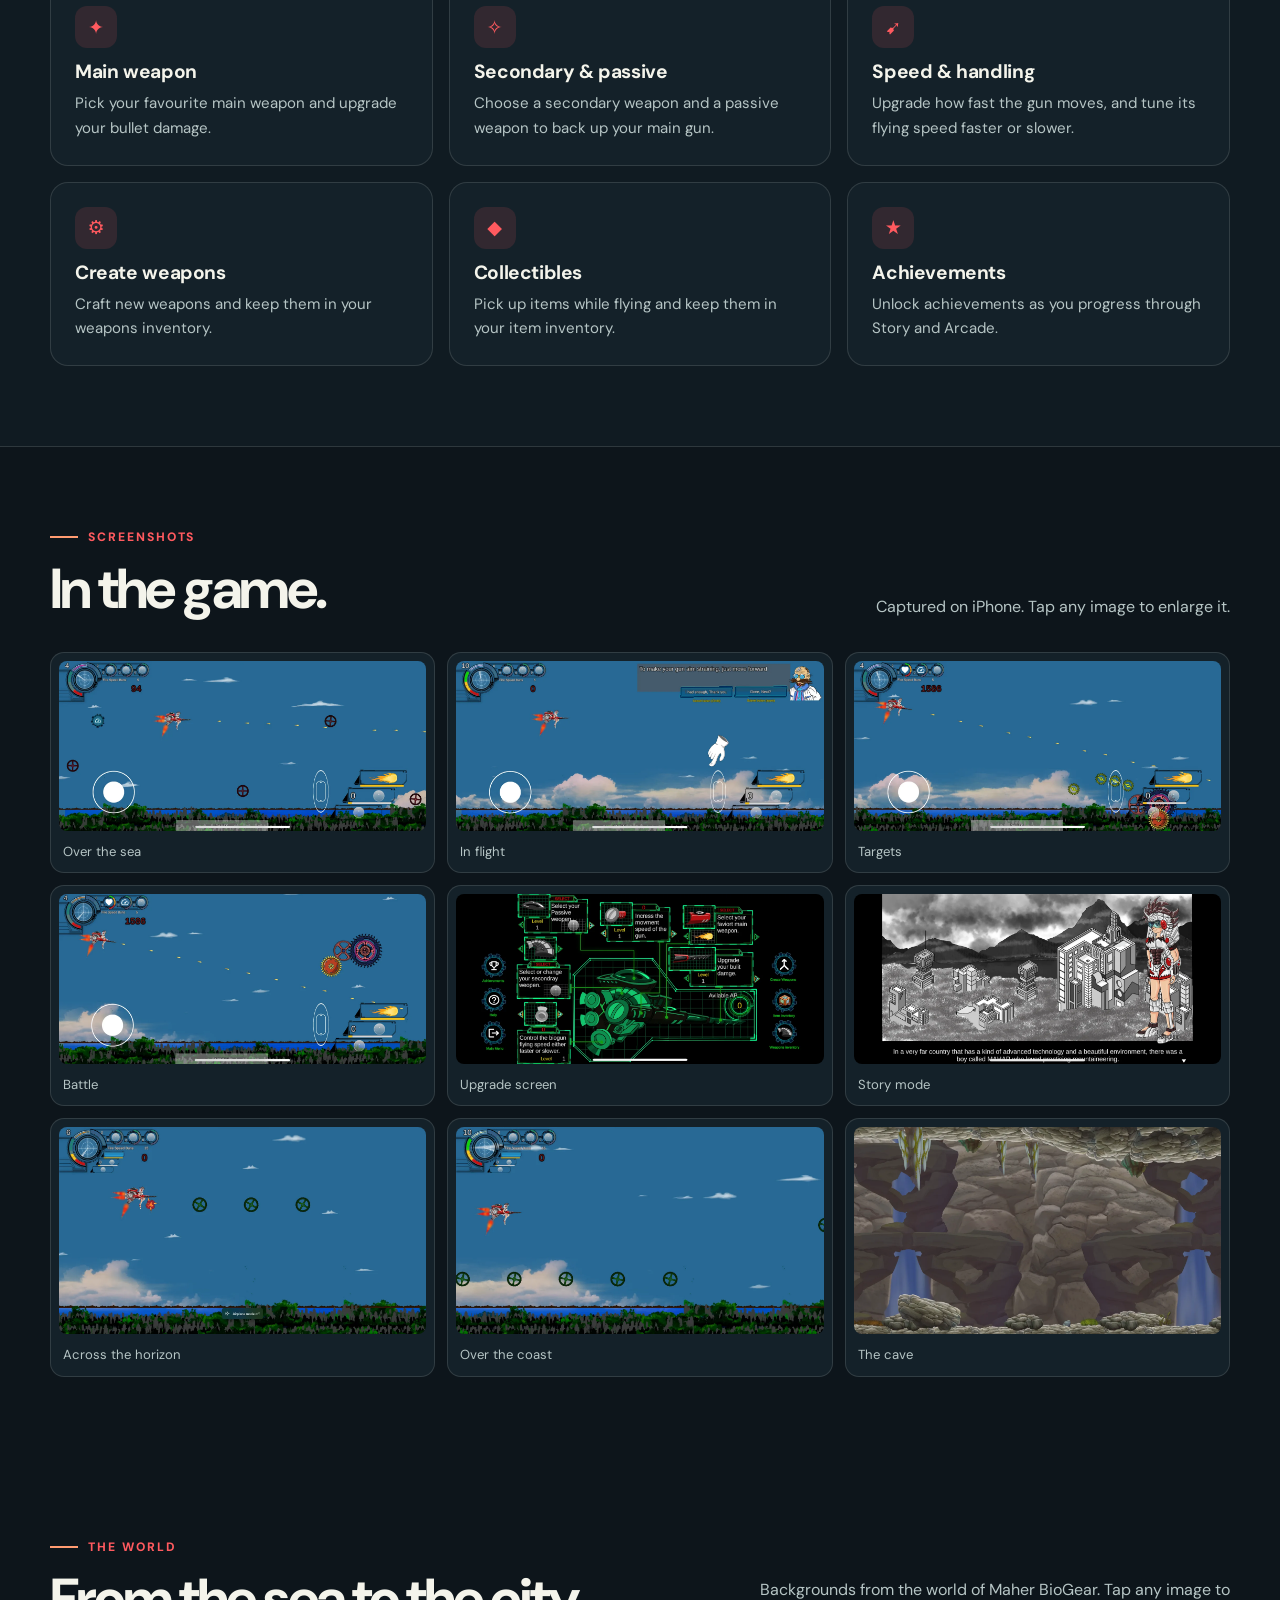
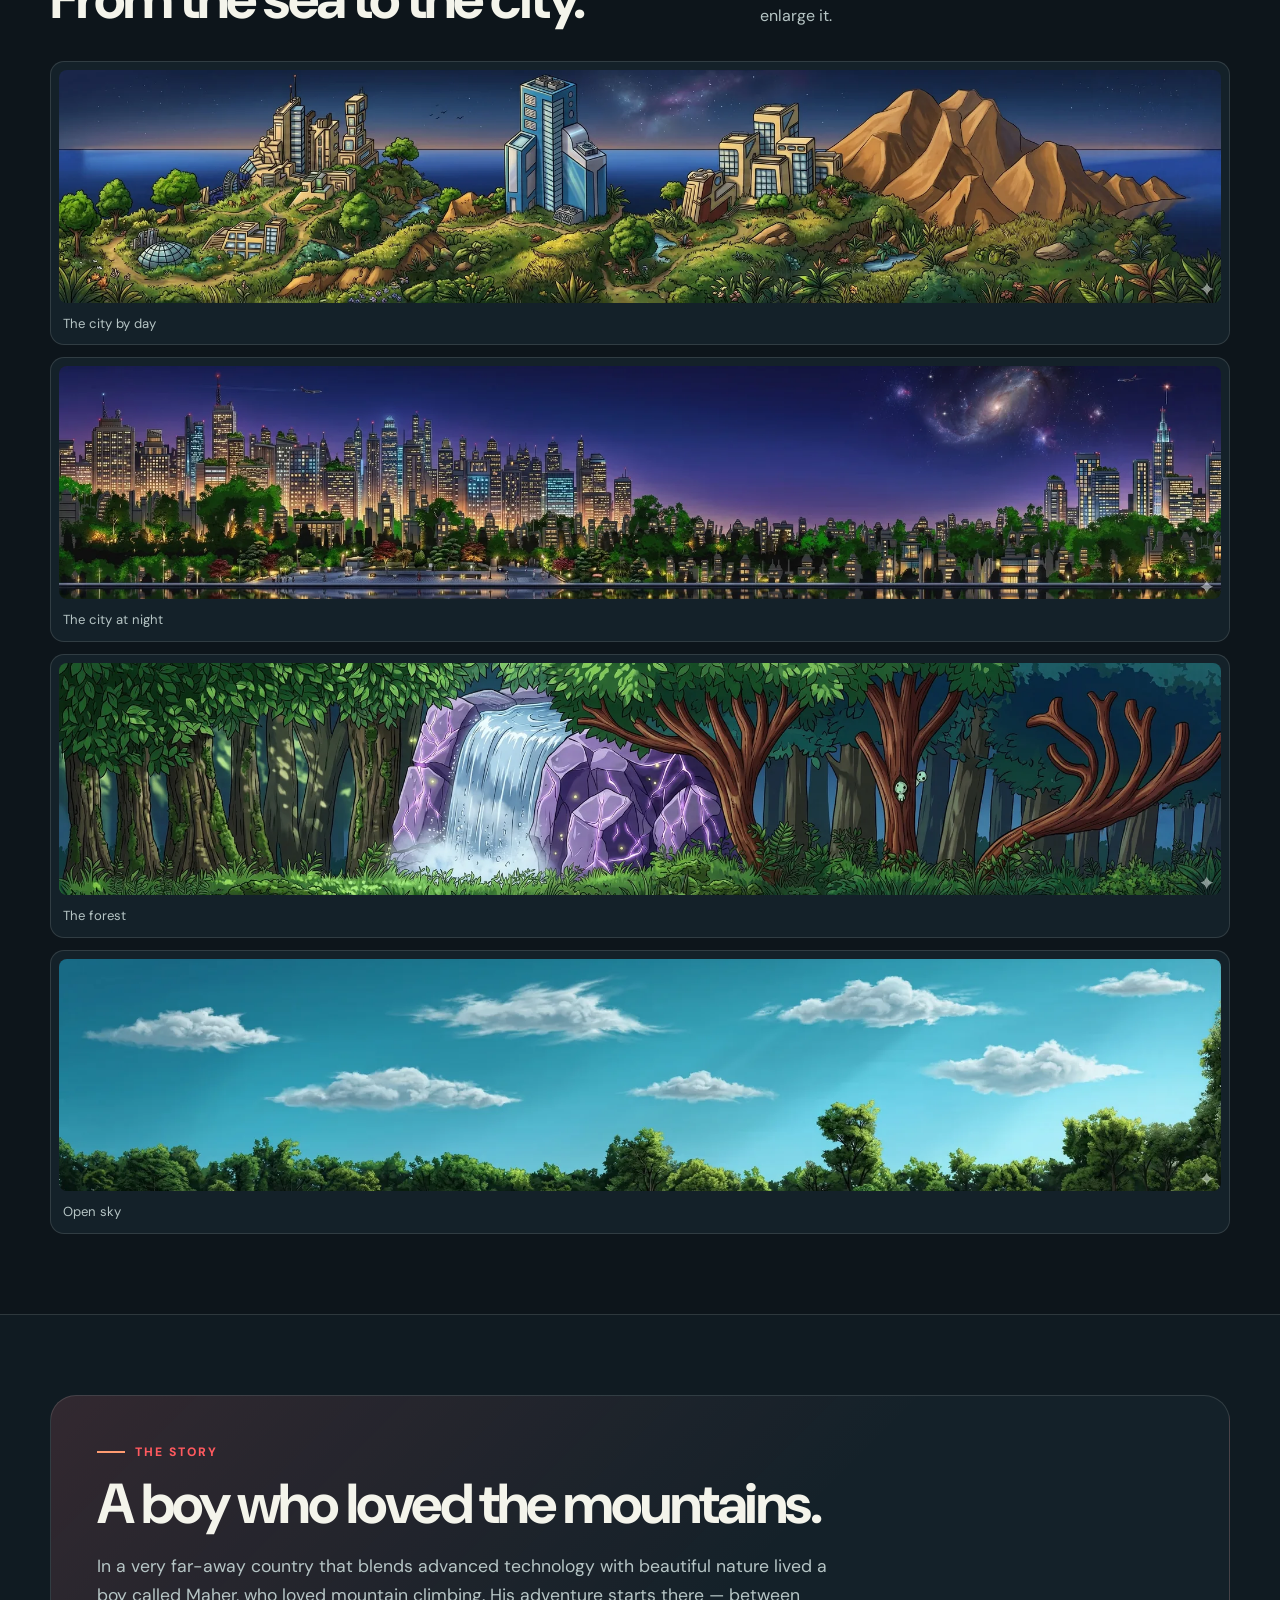
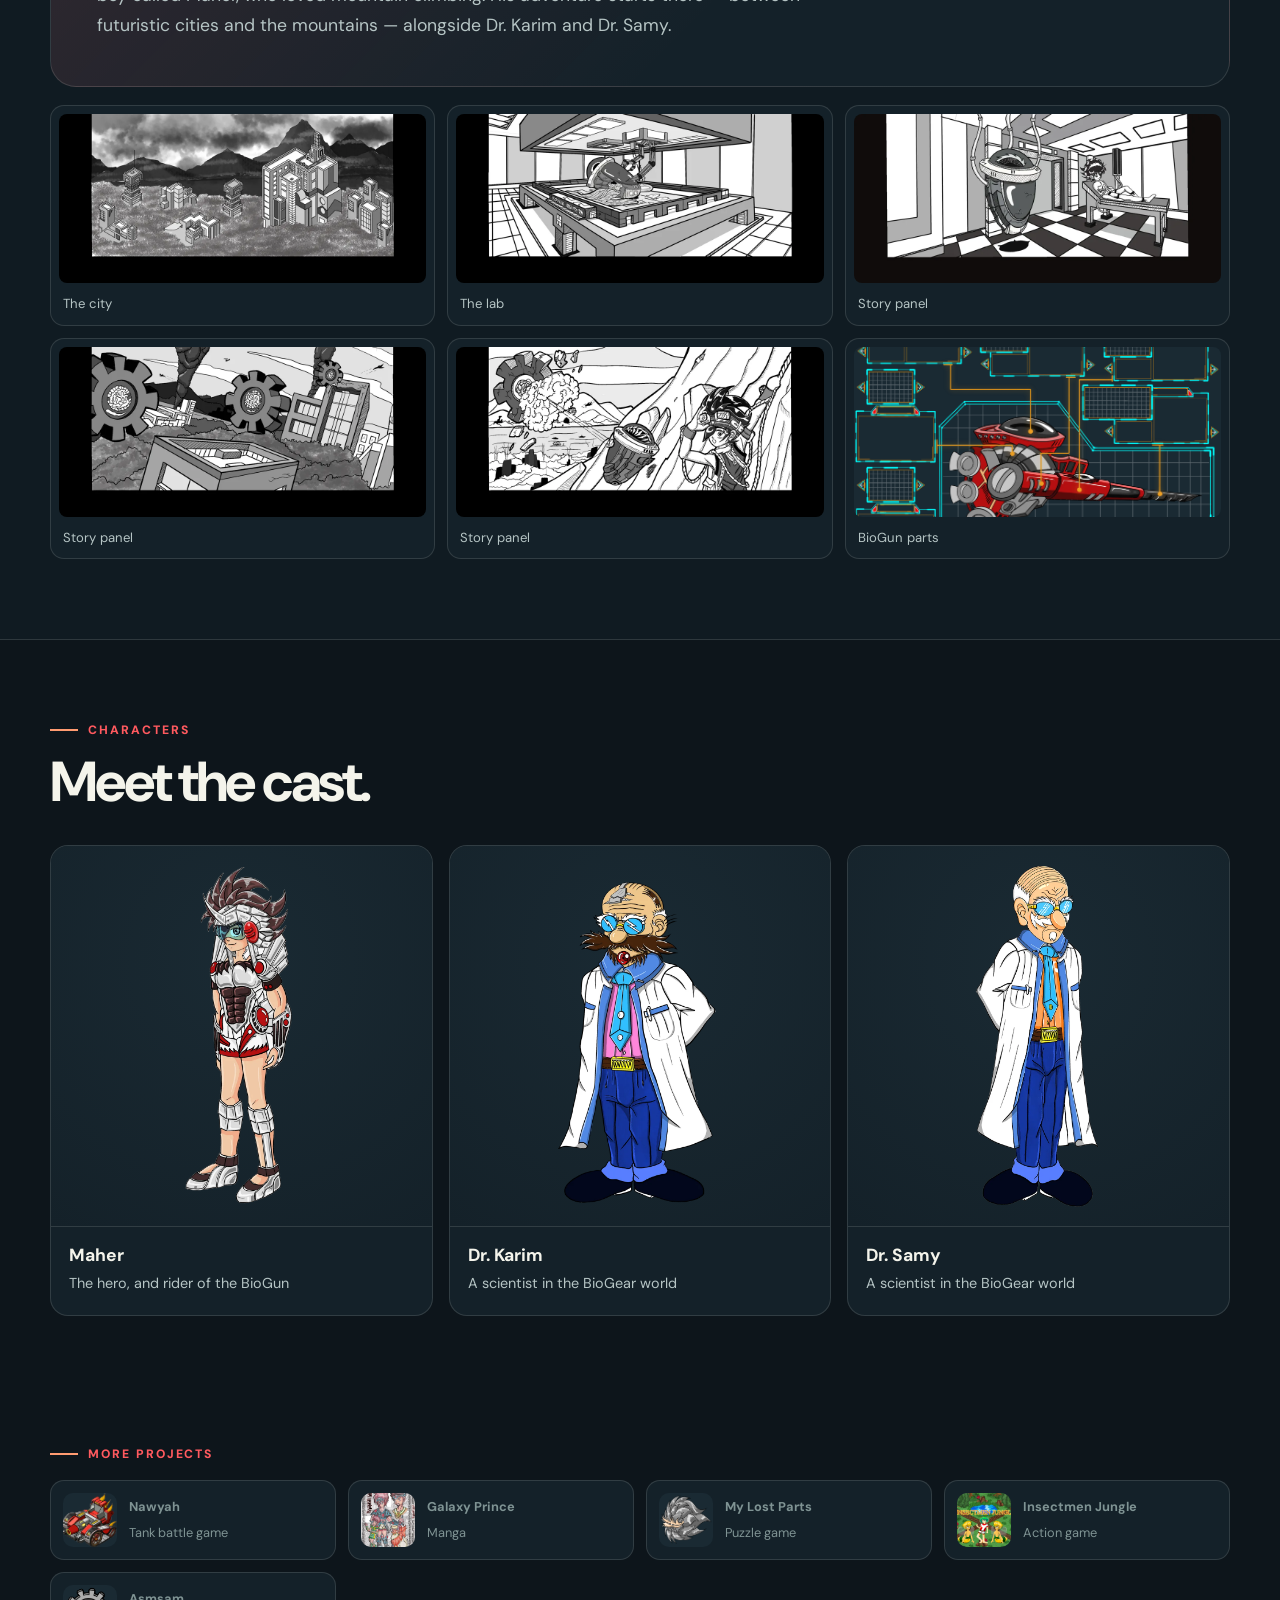
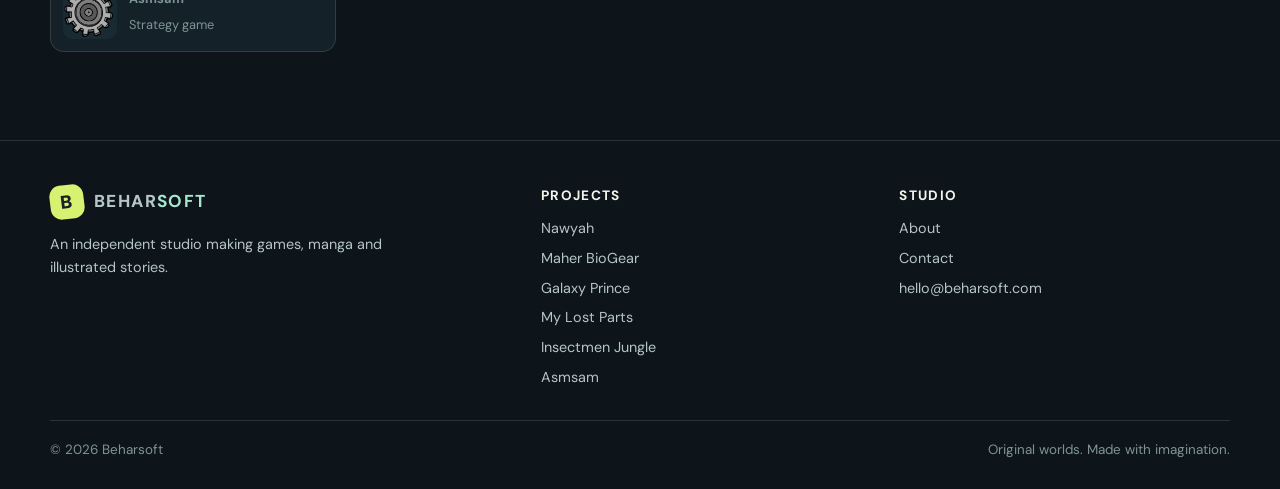
==== commit 754ccfb5: "Use the reorganised images/ folder as the source for all site images - Add tools/build_images.py: ma" ====
--- a/biogear/index.html
+++ b/biogear/index.html
@@ -99,6 +99,27 @@
       <figure class="shot"><a href="/assets/img/biogear/upgrades.webp" data-lightbox="shots"><img src="/assets/img/biogear/upgrades.webp" alt="The upgrade screen" data-ar-alt="شاشة التطوير" loading="lazy"></a><figcaption data-ar="شاشة التطوير">Upgrade screen</figcaption></figure>
       <figure class="shot"><a href="/assets/img/biogear/story-mode.webp" data-lightbox="shots"><img src="/assets/img/biogear/story-mode.webp" alt="Story mode introduction" data-ar-alt="بداية طور القصة" loading="lazy"></a><figcaption data-ar="طور القصة">Story mode</figcaption></figure>
     </div>
+    <div class="gallery screens" style="margin-top:12px">
+      <figure class="shot"><a href="/assets/img/biogear/desktop-1.webp" data-lightbox="shots"><img src="/assets/img/biogear/desktop-1.webp" alt="Maher flying over the sea toward a line of targets" data-ar-alt="ماهر يطير فوق البحر نحو صف من الأهداف" loading="lazy"></a><figcaption data-ar="عبر الأفق">Across the horizon</figcaption></figure>
+      <figure class="shot"><a href="/assets/img/biogear/desktop-2.webp" data-lightbox="shots"><img src="/assets/img/biogear/desktop-2.webp" alt="Targets in the sky over the coast" data-ar-alt="أهداف في السماء فوق الساحل" loading="lazy"></a><figcaption data-ar="فوق الساحل">Over the coast</figcaption></figure>
+      <figure class="shot"><a href="/assets/img/biogear/cave.webp" data-lightbox="shots"><img src="/assets/img/biogear/cave.webp" alt="A rocky cave level with waterfalls" data-ar-alt="مرحلة كهف صخري مع شلالات" loading="lazy"></a><figcaption data-ar="الكهف">The cave</figcaption></figure>
+    </div>
+  </section>
+
+  <section class="section wrap">
+    <div class="section-head">
+      <div>
+        <div class="kicker" data-ar="العالم">The world</div>
+        <h2 data-ar="من البحر إلى المدينة.">From the sea to the city.</h2>
+      </div>
+      <p data-ar="خلفيات من عالم ماهر بايوجير. اضغط على أي صورة لتكبيرها.">Backgrounds from the world of Maher BioGear. Tap any image to enlarge it.</p>
+    </div>
+    <div class="gallery strips">
+      <figure class="shot"><a href="/assets/img/biogear/world-city-day.webp" data-lightbox="world"><img src="/assets/img/biogear/world-city-day.webp" alt="A futuristic city between green hills and mountains" data-ar-alt="مدينة مستقبلية بين التلال الخضراء والجبال" loading="lazy"></a><figcaption data-ar="المدينة نهاراً">The city by day</figcaption></figure>
+      <figure class="shot"><a href="/assets/img/biogear/world-city-night.webp" data-lightbox="world"><img src="/assets/img/biogear/world-city-night.webp" alt="A city skyline at night across the water" data-ar-alt="أفق المدينة ليلاً على الماء" loading="lazy"></a><figcaption data-ar="المدينة ليلاً">The city at night</figcaption></figure>
+      <figure class="shot"><a href="/assets/img/biogear/world-waterfall.webp" data-lightbox="world"><img src="/assets/img/biogear/world-waterfall.webp" alt="A forest with a waterfall" data-ar-alt="غابة وشلال" loading="lazy"></a><figcaption data-ar="الغابة">The forest</figcaption></figure>
+      <figure class="shot"><a href="/assets/img/biogear/world-sky.webp" data-lightbox="world"><img src="/assets/img/biogear/world-sky.webp" alt="Open sky over the treeline" data-ar-alt="سماء مفتوحة فوق الأشجار" loading="lazy"></a><figcaption data-ar="السماء المفتوحة">Open sky</figcaption></figure>
+    </div>
   </section>
 
   <section class="section band" id="story">
--- a/assets/css/theme.css
+++ b/assets/css/theme.css
@@ -39,6 +39,7 @@
 .theme-galaxy-prince { --accent: #c99bff; --accent-soft: rgba(201, 155, 255, .13); }
 .theme-my-lost-parts { --accent: #7cc4ff; --accent-soft: rgba(124, 196, 255, .13); }
 .theme-asmsam        { --accent: var(--orange); --accent-soft: rgba(255, 155, 113, .13); }
+.theme-insectmen-jungle { --accent: #9bd35a; --accent-soft: rgba(155, 211, 90, .13); }
 
 /* Base --------------------------------------------------------------------- */
 *, *::before, *::after { box-sizing: border-box; }
@@ -180,6 +181,7 @@
 .card-galaxy-prince { --card-accent: #c99bff; }
 .card-my-lost-parts { --card-accent: #7cc4ff; }
 .card-asmsam { --card-accent: var(--orange); }
+.card-insectmen-jungle { --card-accent: #9bd35a; }
 
 /* Project page hero -------------------------------------------------------- */
 .page-hero { position: relative; overflow: hidden; border-bottom: 1px solid var(--line); }
@@ -244,6 +246,10 @@
 .shot img { width: 100%; aspect-ratio: 4 / 3; object-fit: cover; transition: transform .3s; }
 .gallery.wide .shot img { aspect-ratio: 2796 / 1290; }
 .gallery.panels .shot img { aspect-ratio: 1000 / 462; }
+.gallery.screens { grid-template-columns: repeat(auto-fill, minmax(300px, 1fr)); }
+.gallery.screens .shot img { aspect-ratio: 16 / 9; }
+.gallery.strips { grid-template-columns: 1fr; }
+.gallery.strips .shot img { aspect-ratio: 5 / 1; }
 .shot img.light { background: #e9ece6; }
 .gallery.pages .shot img { aspect-ratio: 632 / 882; object-fit: cover; }
 .shot img.contain { object-fit: contain; padding: 10px; }
@@ -322,6 +328,6 @@
   .hero h1 { font-size: 3.3rem; }
   .cta { flex-direction: column; align-items: flex-start; }
   .gallery, .gallery.wide { grid-template-columns: 1fr 1fr; gap: 8px; }
-  .gallery.wide, .gallery.panels { grid-template-columns: 1fr; }
+  .gallery.wide, .gallery.panels, .gallery.screens { grid-template-columns: 1fr; }
   .cast img { height: 280px; }
 }
